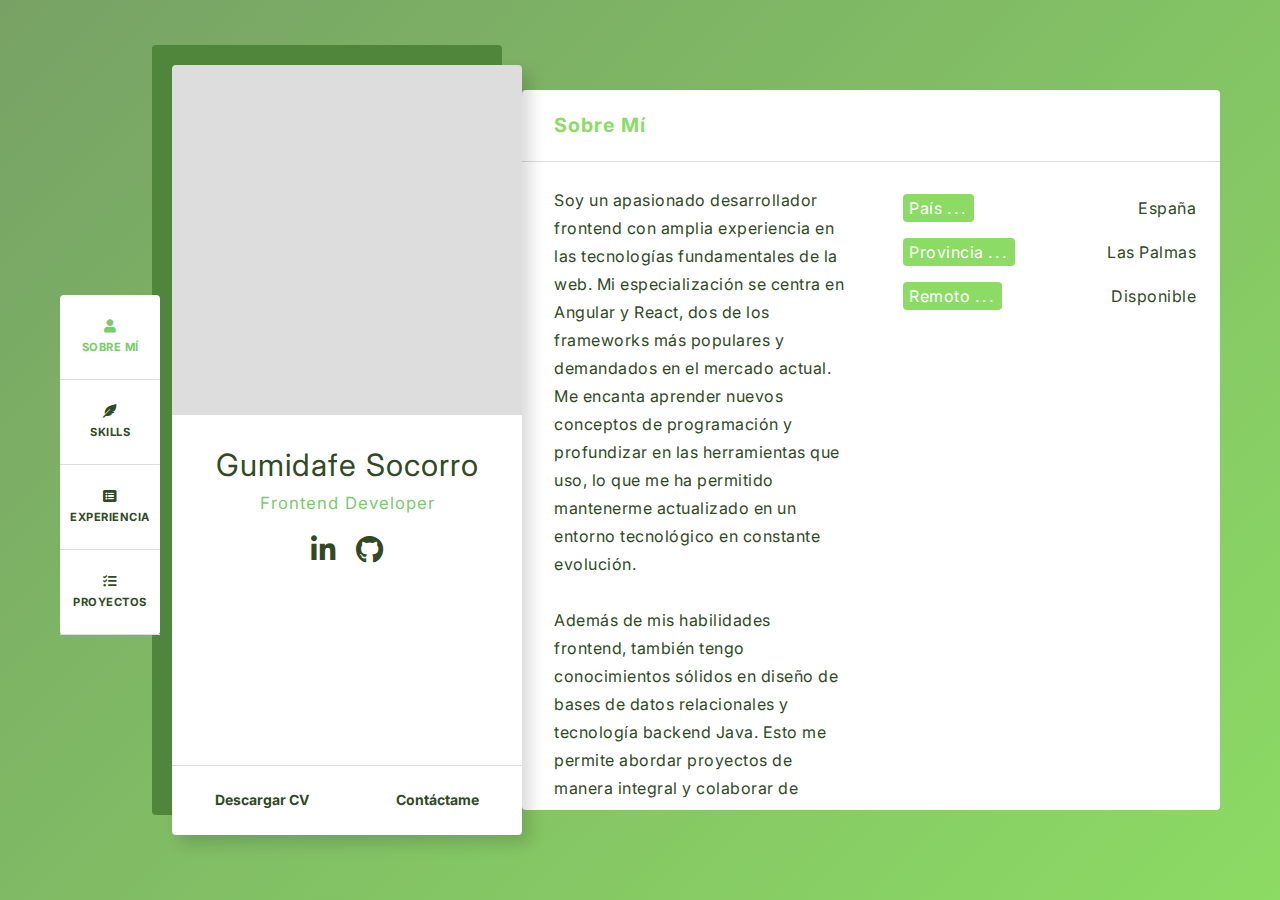
==== index.html @ 9fb44b73 "fix ortografia" ====
<!DOCTYPE html>
<html lang="es">
  <head>
    <!-- Primary Meta Tags -->
    <title>Gumidafe Socorro Frontend Developer</title>
    <meta name="title" content="Gumidafe Socorro Frontend Developer" />
    <meta
      name="description"
      content="Mi nombre es Gumidafe Socorro, soy Frontend Developer. Mi especialidad es el desarrollo de aplicaciones web. Canarias (España)."
    />

    <!-- Open Graph / Facebook -->
    <meta property="og:type" content="website" />
    <meta property="og:url" content="https://www.gumidev.com/" />
    <meta property="og:title" content="Gumidafe Socorro Frontend Developer" />
    <meta
      property="og:description"
      content="Mi nombre es Gumidafe Socorro, Frontend Developer. Mi especialidad es el desarrollo de aplicaciones web. Canarias (España)."
    />
    <meta
      property="og:image"
      content="https://www.gumidev.com/images/miniatura.png"
    />

    <!-- Twitter -->
    <meta property="twitter:card" content="summary_large_image" />
    <meta property="twitter:url" content="https://www.gumidev.com/" />
    <meta
      property="twitter:title"
      content="Gumidafe Socorro Frontend Developer"
    />
    <meta
      property="twitter:description"
      content="Mi nombre es Gumidafe Socorro, soy Frontend Developer. Mi especialidad es el desarrollo de aplicaciones web. Canarias (España)."
    />
    <meta
      property="twitter:image"
      content="https://www.gumidev.com/images/miniatura.png"
    />
    <meta charset="UTF-8" />
    <meta name="viewport" content="width=device-width, initial-scale=1.0" />
    <link
      href="https://fonts.googleapis.com/css2?family=Inter:wght@300;400;700&display=swap"
      rel="preload"
      as="style"
      onload="this.onload=null;this.rel='stylesheet'"
    />
    <link
      rel="stylesheet"
      href="https://cdnjs.cloudflare.com/ajax/libs/font-awesome/5.15.1/css/all.min.css"
    />
    <link rel="shortcut icon" href="images/favicon.png" />
    <link rel="stylesheet" href="css/style.css" />
    <link rel="stylesheet" href="css/normalize.css" />
  </head>

  <body>
    <section class="menu">
      <a class="menu-item active" id="about">
        <i class="fas fa-user"></i> Sobre mí</a
      >
      <a class="menu-item" id="skills">
        <i class="fas fa-feather-alt"></i> Skills</a
      >
      <a class="menu-item" id="resume">
        <i class="fas fa-list-alt"></i> Experiencia</a
      >
      <a class="menu-item" id="works">
        <i class="fas fa-tasks"></i> Proyectos</a
      >
    </section>

    <section class="profile">
      <div class="img-container"></div>
      <div class="profile-body">
        <p class="name">Gumidafe Socorro</p>
        <p class="role">Frontend Developer</p>
        <div class="socials">
          <a
            href="https://www.linkedin.com/in/gumidafesocorro/"
            target="_blank"
            rel="noreferrer noopener"
            title="Link linkedin"
            ><i class="fab fa-linkedin-in"></i
          ></a>
          <a
            href="https://github.com/devGumidafe"
            target="_blank"
            rel="noreferrer noopener"
            title="Link github"
            ><i class="fab fa-github"></i
          ></a>
        </div>
      </div>
      <div class="actions">
        <a class="profile-link" href="docs/gumiCV.pdf" download="gumiCV"
          >Descargar CV</a
        >
        <a href="contact.html" class="profile-link">Contáctame</a>
      </div>
    </section>

    <section class="main">
      <section class="asset split about" id="about-section">
        <p class="title section-item"><span>Sobre mí</span></p>
        <div class="asset-body">
          <div class="section-item">
            <p>
              Soy un apasionado desarrollador frontend con amplia experiencia en
              las tecnologías fundamentales de la web. Mi especialización se
              centra en Angular y React, dos de los frameworks más populares y
              demandados en el mercado actual. Me encanta aprender nuevos
              conceptos de programación y profundizar en las herramientas que
              uso, lo que me ha permitido mantenerme actualizado en un entorno
              tecnológico en constante evolución.
            </p>
            <br />
            <p>
              Además de mis habilidades frontend, también tengo conocimientos
              sólidos en diseño de bases de datos relacionales y tecnología
              backend Java. Esto me permite abordar proyectos de manera integral
              y colaborar de manera efectiva con equipos multidisciplinarios.
            </p>
            <br />
            <p>
              Mi enfoque en el desarrollo no solo se basa en la resolución de
              problemas técnicos, sino también en la creación de soluciones
              intuitivas y amigables para el usuario final.
            </p>
            <br />
            <p>
              Si quieres un desarrollador comprometido, apasionado y dispuesto a
              dar el paso extra, ¡contáctame! Trabajemos juntos para alcanzar el
              éxito en tus proyectos.
            </p>
          </div>
          <div class="section-item">
            <div class="item">
              <label>País <span>...</span></label>
              <p class="value">España</p>
            </div>
            <div class="item">
              <label>Provincia <span>...</span></label>
              <p class="value">Las Palmas</p>
            </div>
            <div class="item">
              <label>Remoto <span>...</span></label>
              <p class="value">Disponible</p>
            </div>
          </div>
        </div>
      </section>

      <section class="asset split" id="skills-section">
        <p class="title section-item"><span>Skills</span></p>
        <div class="asset-body">
          <div class="section-item">
            <p class="title"><i class="fas fa-code"></i>CODING</p>
            <ul>
              <li>
                <img
                  src="./images/icons/html.svg"
                  alt="icon html5"
                  title="html5"
                />
                <span>HTML5</span>
              </li>
              <li>
                <img
                  src="./images/icons/css.svg"
                  alt="icon css3"
                  title="css3"
                />
                <span>CSS3</span>
              </li>
              <li>
                <img
                  src="./images/icons/sass.svg"
                  alt="icon sass"
                  title="sass"
                />
                <span>SASS</span>
              </li>
              <li>
                <img
                  src="./images/icons/js.svg"
                  alt="icon javascript"
                  title="javascript"
                />
                <span>Javascript</span>
              </li>
              <li>
                <img
                  src="./images/icons/ts.svg"
                  alt="icon typescript"
                  title="typescript"
                />
                <span>Typescript</span>
              </li>
              <li>
                <img
                  src="./images/icons/react.svg"
                  alt="icon react"
                  title="react"
                />
                <span>React</span>
              </li>
              <li>
                <img
                  src="./images/icons/angular.svg"
                  alt="icon angular"
                  title="angular"
                />
                <span>Angular</span>
              </li>
            </ul>
          </div>
          <div class="section-item">
            <p class="title"><i class="fas fa-tools"></i>TOOLS</p>
            <ul>
              <li>
                <img
                  src="./images/icons/bootstrap.svg"
                  alt="icon bootstrap"
                  title="bootstrap"
                />
                <span>Bootstrap</span>
              </li>
              <li>
                <img
                  src="./images/icons/webpack.svg"
                  alt="icon webpack"
                  title="webpack"
                />
                <span>Webpack</span>
              </li>
              <li>
                <img
                  src="./images/icons/material.svg"
                  alt="icon material"
                  title="material ui"
                />
                <span>Material UI</span>
              </li>
              <li>
                <img
                  src="./images/icons/figma.svg"
                  alt="icon figma"
                  title="figma"
                />
                <span>Figma</span>
              </li>
              <li>
                <img
                  src="./images/icons/firebase.svg"
                  alt="icon firebase"
                  title="firebase"
                />
                <span>Firebase</span>
              </li>
              <li>
                <img src="./images/icons/git.svg" alt="icon git" title="git" />
                <span>Git</span>
              </li>
            </ul>
          </div>
          <div class="section-item">
            <p class="title"><i class="fas fa-database"></i>DATABASES</p>
            <ul>
              <li>
                <img
                  src="./images/icons/mysql.svg"
                  alt="icon mysql"
                  title="mysql"
                />
                <span>MySQL</span>
              </li>
              <li>
                <img
                  src="./images/icons/postgresql.svg"
                  alt="icon postgreSQL"
                  title="PostgreSQL"
                />
                <span>PostgreSQL</span>
              </li>
            </ul>
          </div>
        </div>
      </section>

      <section class="asset split" id="resume-section">
        <p class="title section-item"><span>Experiencia</span></p>
        <div class="asset-body">
          <div class="section-item">
            <p class="title">EXPERIENCIA LABORAL</p>
            <div class="section-sub-item">
              <p class="time current">2022</p>
              <p class="item-name">Desarrollador Web</p>
              <p class="additional-info">Desic</p>
              <p class="description">
                Desarrollo y mantenimiento de aplicaciones web utilizando Java y
                Angular. En mi rol, he adquirido habilidades valiosas en el
                desarrollo de software y el trabajo en equipo. He contribuido al
                éxito de varios proyectos importantes, asegurándome de que las
                aplicaciones sean escalables, eficientes y fáciles de mantener.
              </p>
            </div>
            <div class="section-sub-item">
              <p class="time current">2021 - 2022</p>
              <p class="item-name">Desarrollador Web</p>
              <p class="additional-info">Central de Uniformes</p>
              <p class="description">
                Desarrollo de aplicaciones web con HTML, CSS, JavaScript, PHP y
                MySQL, mejorando mis habilidades de frontend y backend.
                Contribuí en varios proyectos internos para la mejora de la
                productividad y la eficiencia de la empresa.
              </p>
            </div>
            <div class="section-sub-item">
              <p class="time">2019 - 2020</p>
              <p class="item-name">Técnico repaciones</p>
              <p class="additional-info">Anovo España</p>
              <p class="description">
                Reparación de dispositivos móviles de múltiples marcas. Durante
                mi tiempo en la empresa, adquirí habilidades valiosas en la
                resolución de problemas y desarrollé mi capacidad para trabajar
                de manera eficiente en un entorno dinámico y de ritmo acelerado.
              </p>
            </div>
            <div class="section-sub-item">
              <p class="time">2013 - 2019</p>
              <p class="item-name">Técnico reparaciones</p>
              <p class="additional-info">PhoneHouse</p>
              <p class="description">
                Reparaciones de dispositivos móviles multimarca en el área de
                postventa, mejoré mis habilidades de comunicación y trato con el
                cliente en un entorno de alta presión.
              </p>
            </div>
            <div class="section-sub-item">
              <p class="time">2009 - 2011</p>
              <p class="item-name">Desarrollador Web</p>
              <p class="additional-info">Pcgranca.com</p>
              <p class="description">
                Desarrollo de soluciones personalizadas para tiendas online en
                Prestashop, adaptando funcionalidades y requisitos específicos
                de cada proyecto. Gracias a esto, logré ampliar mi experiencia
                en la plataforma y mejorar mis habilidades en el desarrollo web.
              </p>
            </div>
          </div>

          <div class="section-item">
            <p class="title">FORMACIÓN</p>
            <div class="section-sub-item">
              <p class="time">2022</p>
              <p class="item-name">Scrum Master</p>
              <p class="additional-info">Estratecno</p>
              <p class="description">
                Desarrollé habilidades en el manejo de herramientas y técnicas
                necesarias para gestionar proyectos de forma ágil y adaptar los
                procesos de trabajo a las necesidades específicas del proyecto.
                También aprendí a establecer una cultura de colaboración y
                comunicación efectiva en el equipo, y a identificar y resolver
                impedimentos en la planificación y gestión de sprints.
              </p>
            </div>
            <div class="section-sub-item">
              <p class="time">2021 - 2022</p>
              <p class="item-name">Máster Frontend</p>
              <p class="additional-info">LEMONCODE</p>
              <p class="description">
                Aprendí a implementar layouts responsivos, manejar los desafíos
                en el desarrollo frontend, trabajar con frameworks populares y
                asegurar la calidad de mis desarrollos mediante pruebas
                unitarias y clean code. Además, adquirí habilidades para
                integrar con backends y considerar aspectos importantes como la
                seguridad y el rendimiento en el desarrollo de sitios y
                aplicaciones web.
                <a
                  href="https://lemoncode.net/s/01-Master-Frontend-X.pdf"
                  class="profile-link"
                  target="_blank"
                  rel="noreferrer noopener"
                  title="Link lemoncode"
                >
                  Temario
                </a>
              </p>
            </div>
            <div class="section-sub-item">
              <p class="time">2021</p>
              <p class="item-name">Bootcamp JavaScript</p>
              <p class="additional-info">LEMONCODE</p>
              <p class="description">
                Aprendí temas esenciales como scope, hoisting, closures,
                funciones, eventos, arrays, expresiones regulares y ES6. También
                adquirí habilidades en el manejo de llamadas asíncronas y
                clases, aplicándolos a casos reales para una mejor comprensión
                del lenguaje.
                <a
                  href="https://lemoncode.net/s/Presentacion_bootcamp.pdf"
                  class="profile-link"
                  target="_blank"
                  rel="noreferrer noopener"
                  title="Link lemoncode"
                >
                  Temario
                </a>
              </p>
            </div>
            <div class="section-sub-item">
              <p class="time">2018 - 2021</p>
              <p class="item-name">
                Desarrollo de Aplicaciones Multiplataforma
              </p>
              <p class="additional-info">
                IES EL RINCÓN (Ciclo formativo grado superior)
              </p>
              <p class="description">
                Adquirí habilidades para crear aplicaciones informáticas
                multiplataforma, utilizando tecnologías y entornos específicos.
                Aprendí a mantener y documentar mis proyectos, y lo más
                importante, garantizar un acceso seguro a los datos y cumplir
                con los estándares de usabilidad y calidad.
              </p>
            </div>
          </div>
        </div>
      </section>

      <section class="asset" id="works-section">
        <p class="title section-item"><span>Proyectos Recientes</span></p>
        <div class="asset-body grid">
          <div class="work-item">
            <div class="img-content">
              <img src="./images/proj1.png" alt="project image" />
              <a
                href="http://gifapp.gumidev.com"
                class="more-overlay"
                target="_blank"
                rel="noreferrer noopener"
                title="Link GifApp"
                >Demo</a
              >
            </div>
            <div class="coding-container">
              <img
                src="./images/icons/html.svg"
                alt="icon html5"
                title="html5"
                class="coding-icon"
              />
              <img
                src="./images/icons/css.svg"
                alt="icon css3"
                title="css3"
                class="coding-icon"
              />
              <img
                src="./images/icons/js.svg"
                alt="icon javascript"
                title="javascript"
                class="coding-icon"
              />
              <img
                src="./images/icons/react.svg"
                alt="icon react"
                title="react"
                class="coding-icon"
              />
            </div>
          </div>

          <div class="work-item">
            <div class="img-content">
              <img src="./images/proj2.jpg" alt="project image" />
              <a
                href="http://heroesapp.gumidev.com"
                class="more-overlay"
                target="_blank"
                rel="noreferrer noopener"
                title="Link HeroesApp"
                >Demo</a
              >
            </div>
            <div class="coding-container">
              <img
                src="./images/icons/html.svg"
                alt="icon html5"
                title="html5"
                class="coding-icon"
              />
              <img
                src="./images/icons/css.svg"
                alt="icon css3"
                title="css3"
                class="coding-icon"
              />
              <img
                src="./images/icons/bootstrap.svg"
                alt="icon bootstrap"
                title="bootstrap"
                class="coding-icon"
              />
              <img
                src="./images/icons/js.svg"
                alt="icon javascript"
                title="javascript"
                class="coding-icon"
              />
              <img
                src="./images/icons/react.svg"
                alt="icon react"
                title="react"
                class="coding-icon"
              />
            </div>
          </div>

          <div class="work-item">
            <div class="img-content">
              <img src="./images/proj3.jpg" alt="project image" />
              <a
                href="http://gomovies.gumidev.com"
                class="more-overlay"
                target="_blank"
                rel="noreferrer noopener"
                title="Link goMovies"
                >Demo</a
              >
            </div>
            <div class="coding-container">
              <img
                src="./images/icons/html.svg"
                alt="icon html5"
                title="html5"
                class="coding-icon"
              />
              <img
                src="./images/icons/sass.svg"
                alt="icon sass"
                title="sass"
                class="coding-icon"
              />
              <img
                src="./images/icons/webpack.svg"
                alt="icon webpack"
                title="webpack"
                class="coding-icon"
              />
              <img
                src="./images/icons/js.svg"
                alt="icon javascript"
                title="javascript"
                class="coding-icon"
              />
              <img
                src="./images/icons/react.svg"
                alt="icon react"
                title="react"
                class="coding-icon"
              />
            </div>
          </div>

          <div class="work-item">
            <div class="img-content">
              <img src="./images/proj4.png" alt="project image" />
              <a
                href="http://noteapp.gumidev.com"
                class="more-overlay"
                target="_blank"
                rel="noreferrer noopener"
                title="Link NoteApp"
                >Demo</a
              >
            </div>
            <div class="coding-container">
              <img
                src="./images/icons/html.svg"
                alt="icon html5"
                title="html5"
                class="coding-icon"
              />
              <img
                src="./images/icons/css.svg"
                alt="icon css3"
                title="css3"
                class="coding-icon"
              />
              <img
                src="./images/icons/firebase.svg"
                alt="icon webpack"
                title="webpack"
                class="coding-icon"
              />
              <img
                src="./images/icons/redux.svg"
                alt="icon redux"
                title="redux"
                class="coding-icon"
              />
              <img
                src="./images/icons/js.svg"
                alt="icon javascript"
                title="javascript"
                class="coding-icon"
              />
              <img
                src="./images/icons/react.svg"
                alt="icon react"
                title="react"
                class="coding-icon"
              />
            </div>
          </div>

          <div class="work-item">
            <div class="img-content">
              <img src="./images/proj5.png" alt="project image" />
              <a
                href="http://todo.gumidev.com"
                class="more-overlay"
                target="_blank"
                rel="noreferrer noopener"
                title="Link Todo"
                >Demo</a
              >
            </div>
            <div class="coding-container">
              <img
                src="./images/icons/html.svg"
                alt="icon html5"
                title="html5"
                class="coding-icon"
              />
              <img
                src="./images/icons/css.svg"
                alt="icon css3"
                title="css3"
                class="coding-icon"
              />
              <img
                src="./images/icons/webpack.svg"
                alt="icon webpack"
                title="webpack"
                class="coding-icon"
              />
              <img
                src="./images/icons/material.svg"
                alt="icon material"
                title="material ui"
                class="coding-icon"
              />
              <img
                src="./images/icons/js.svg"
                alt="icon javascript"
                title="javascript"
                class="coding-icon"
              />
              <img
                src="./images/icons/react.svg"
                alt="icon react"
                title="react"
                class="coding-icon"
              />
            </div>
          </div>

          <div class="work-item">
            <div class="img-content">
              <img src="./images/proj6.png" alt="project image" />
              <a
                href="https://front-hospital-dashboard.vercel.app/"
                class="more-overlay"
                target="_blank"
                rel="noreferrer noopener"
                title="Link AdminHospital"
                >Demo</a
              >
            </div>
            <div class="coding-container">
              <img
                src="./images/icons/html.svg"
                alt="icon html5"
                title="html5"
                class="coding-icon"
              />
              <img
                src="./images/icons/css.svg"
                alt="icon css3"
                title="css3"
                class="coding-icon"
              />
              <img
                src="./images/icons/bootstrap.svg"
                alt="icon bootstrap"
                title="bootstrap"
                class="coding-icon"
              />
              <img
                src="./images/icons/angular.svg"
                alt="icon angular"
                title="angular"
                class="coding-icon"
              />
              <img
                src="./images/icons/java.svg"
                alt="icon java"
                title="java"
                class="coding-icon"
              />
              <img
                src="./images/icons/spring-icon.svg"
                alt="icon spring-boot"
                title="spring-boot"
                class="coding-icon"
              />
            </div>
          </div>
        </div>
      </section>
    </section>

    <script src="./js/main.js"></script>
  </body>
</html>
---- css/style.css ----
:root {
    --color-primary: #78cc6d;
    --color-secondary: #314925;
    --color-tertiary: #8cdb64;
    --font: 'Inter', sans-serif;
}

* {
    margin: 0;
    padding: 0;
    box-sizing: border-box;
    font-family: var(--font);
    color: var(--color-secondary);
}

a, button, i, .menu-item, .menu-item i {
    transition: color 0.4s;
}

a:hover, button:hover, i:hover {
    color: var(--color-primary);
}

body {
    min-height: 100vh;
    font-size: 14px;
    background: linear-gradient(135deg, #77A265, var(--color-tertiary));
    padding: 40px 60px;
    display: flex;
    justify-content: center;
    align-items: center;
}

/* ---------------    Menu  -------------- */

.menu {
    background-color: #fff;
    margin-top: 30px;
    display: flex;
    flex-direction: column;
    align-items: center;
    border-radius: 4px;
    z-index: 2;
}

.menu-item {
    width: 100px;
    height: 85px;
    display: flex;
    justify-content: center;
    align-items: center;
    flex-direction: column;
    text-transform: uppercase;
    font-size: 0.8em;
    letter-spacing: 0.5px;
    font-weight: bold;
    border-bottom: 1px solid #ddd;
    cursor: pointer;
}

.menu-item i {
    font-size: 1.2em;
    margin-bottom: 8px;
}

.menu-item.active, .menu-item:hover, .menu-item.active i, .menu-item:hover i {
    color: var(--color-primary);
}

/* ---------------    Profile  -------------- */

.img-container {
    position: relative;
    background: url(../images/profile.png) no-repeat;
    background-size: cover;
    min-height: 350px;
    background-position: 0 0;
    border-top-left-radius: 4px;
    border-top-right-radius: 4px;
    background-color: #ddd;
    filter: grayscale(100%);
}

.profile {
    position: relative;
    display: grid;
    grid-template-rows: 1fr 1fr 70px;
    max-height: 90vh;
    min-width: 350px;
    border-radius: 4px;
    margin-left: 12px;
    box-shadow: 8px 8px 16px rgba(0, 0, 0, 0.15);
}

.profile-body {
    position: relative;
    background-color: #fff;
    display: flex;
    flex-direction: column;
    justify-content: flex-start;
    align-items: center;
}

.name {
    margin: 32px auto 12px;
    font-size: 2.2em;
    letter-spacing: 1px;
}

.role {
    color: var(--color-primary);
    margin-bottom: 20px;
    font-size: 1.2em;
    letter-spacing: 1px;
}

.socials a {
    text-decoration: none;
    margin: 8px;
    font-size: 2em;
}

.actions {
    position: relative;
    background-color: #fff;
    border-bottom-left-radius: 4px;
    border-bottom-right-radius: 4px;
    border-top: 1px solid #ddd;
    display: flex;
    justify-content: space-around;
    align-items: center;
}

.profile-link {
    text-decoration: none;
    background: none;
    font-weight: bold;
    cursor: pointer;
}

.profile::before {
    content: "";
    position: absolute;
    top: 0;
    left: 0;
    width: 100%;
    height: 100%;
    background-color: #50863C;
    transform: translate(-20px, -20px);
    border-radius: 4px;
}

/* ---------------    Main  -------------- */

.main {
    max-height: 80vh;
    overflow-y: auto;
    background-color: #fff;
    align-self: center;
    border-radius: 4px;
}

.main * {
    color: var(--color-secondary);
}

/* ---------------    About me  -------------- */

.title {
    font-size: 1.4em;
    letter-spacing: 1px;
    color: var(--color-secondary);
    font-weight: bold;
    text-transform: capitalize;
    width: 100%;
    border-bottom: 1px solid #ddd;
}

.title span {
    color: var(--color-tertiary);
}

.section-item {
    padding: 24px;
    padding-left: 32px;
}

.asset-body {
    font-size: 16px;
    letter-spacing: 0.5px;
    line-height: 28px;
}

.split .asset-body {
    display: grid;
    grid-template-columns: 1fr 1fr;
}

.item {
    display: flex;
    justify-content: space-between;
    padding: 8px 0;
}

.item label {
    background-color: var(--color-tertiary);
    color: #fff;
    padding: 0 6px;
    border-radius: 4px;
}

.item label span {
    color: #fff;
    letter-spacing: 3px;
}

/* ---------------    Main Domains  -------------- */

.domains {
    width: 100%;
    display: flex;
    flex-wrap: wrap;
    justify-items: space-between;
    align-items: flex-start;
}

.section-item .domain-item {
    max-width: 200px;
    display: flex;
    flex-direction: column;
    justify-content: center;
    align-items: center;
    text-align: center;
    padding: 8px 12px;
}

.section-item .domain-item i {
    width: 48px;
    height: 48px;
    background-color: var(--color-tertiary);
    border-radius: 50%;
    color: #fff;
    display: flex;
    justify-content: center;
    align-items: center;
}

.domain-name {
    color: #313131;
    font-weight: bold;
    margin: 16px auto 12px;
}

.domains {
    justify-content: space-around;
}

/* ---------------    Skills  -------------- */

.section-item ul {
    list-style: none;
    margin-top: 16px;
}

.section-item li {
    margin-left: 35px;
    display: flex;
    align-items: center;
    gap: .5rem;
    margin-bottom: .8rem;
}

.section-item i {
    color: var(--color-tertiary);
    margin-right: 16px;
    display: inline-block;
}

.section-item li.ide i {
    color: #996dcc;
}

.section-item li.ui i {
    color: #ce816a;
}

/* ---------------    Resume  -------------- */

.section-item .title {
    font-size: 1.1em;
    border: none;
}

.section-sub-item {
    margin-top: 28px;
}

.time {
    color: var(--color-primary);
    border: 1px solid;
    padding: 0 6px;
    border-radius: 4px;
    display: inline-block;
    font-size: 0.9em;
    line-height: 18px;
    margin-bottom: 12px;
}

.item-name {
    color: var(--color-secondary);
    font-size: 1.2em;
}

.additional-info {
    margin-bottom: 12px;
    font-size: 0.9em;
    color: var(--color-primary)
}

/* ---------------    Recent Projects  -------------- */

.asset-body.grid {
    width: 100%;
    display: flex;
    flex-wrap: wrap;
    align-items: center;
    justify-content: flex-start;
}

.work-item {
    width: 200px;
    margin: 20px;
    cursor: pointer;
}

.work-item .img-content, .work-item img {
    width: 100%;
    position: relative;
    overflow: hidden;
    transition: transform 0.4s;
}

.work-item:hover img {
    transform: scale(1.2);
}

.project-name {
    text-align: center;
    color: var(--color-secondary);
    transition: color 0.4s;
}

.project-name:hover {
    color: var(--color-primary);
}

.coding-container{
    display:flex;
    width: 100%;
    align-items: center;
    justify-content: center;
    gap: .5rem;
    padding-top: .5rem;
}

.coding-icon{
    width: 30px !important;
}

/* More info layer */

.more-overlay {
    position: absolute;
    top: 0;
    left: 0;
    width: 100%;
    height: 100%;
    background: #78cc6daa;
    display: flex;
    justify-content: center;
    align-items: center;
    text-decoration: none;
    color: #fff;
    font-size: 1.1em;
    font-weight: bold;
    letter-spacing: 1px;
    /* Hide layer */
    opacity: 0;
    height: 0;
    overflow: hidden;
    transition: 0.4s;
}

.work-item:hover .more-overlay {
    opacity: 1;
    height: 100%;
    color: #fff;
}

/* ------------   RESPONSIVE ----------- */

@media (max-width: 1100px) {
    body {
        flex-wrap: wrap;
        padding: 80px 40px;
    }

    .menu {
        position: fixed;
        top: 12px;
        margin-top: 0;
        left: 50%;
        transform: translateX(-50%);
        flex-direction: row;
        overflow-y: hidden;
        box-shadow: 0 0 16px rgba(0, 0, 0, 0.15);
    }

    .menu-item {
        width: 95px;
        height: 65px;
    }

    .profile, .main {
        min-width: 550px;
        width: 550px;
        margin: 12px;
        box-shadow: 0 0 16px rgba(0, 0, 0, 0.15);
    }

    .profile {
        grid-template-rows: 1fr 170px 70px;
    }

    .main {
        max-height: unset;
    }

    .domains {
        justify-content: center;
    }
}

@media (max-width: 650px) {
    body {
        padding: 80px 16px;
    }

    .profile, .main {
        min-width: unset;
        width: 100%;
        margin: 12px;
    }

    .split .asset-body {
        grid-template-columns: 1fr;
    }

    .section-item .domain-item {
        margin-bottom: 16px;
    }

    .asset-body.grid {
        justify-content: center;
    }
}

/* ---   Scrollbar styling --- */

body ::-webkit-scrollbar {
    width: 14px;
}

::-webkit-scrollbar-thumb {
    background-color: #aaa;
    border-radius: 10px;
    border: 4px solid #fff;
}
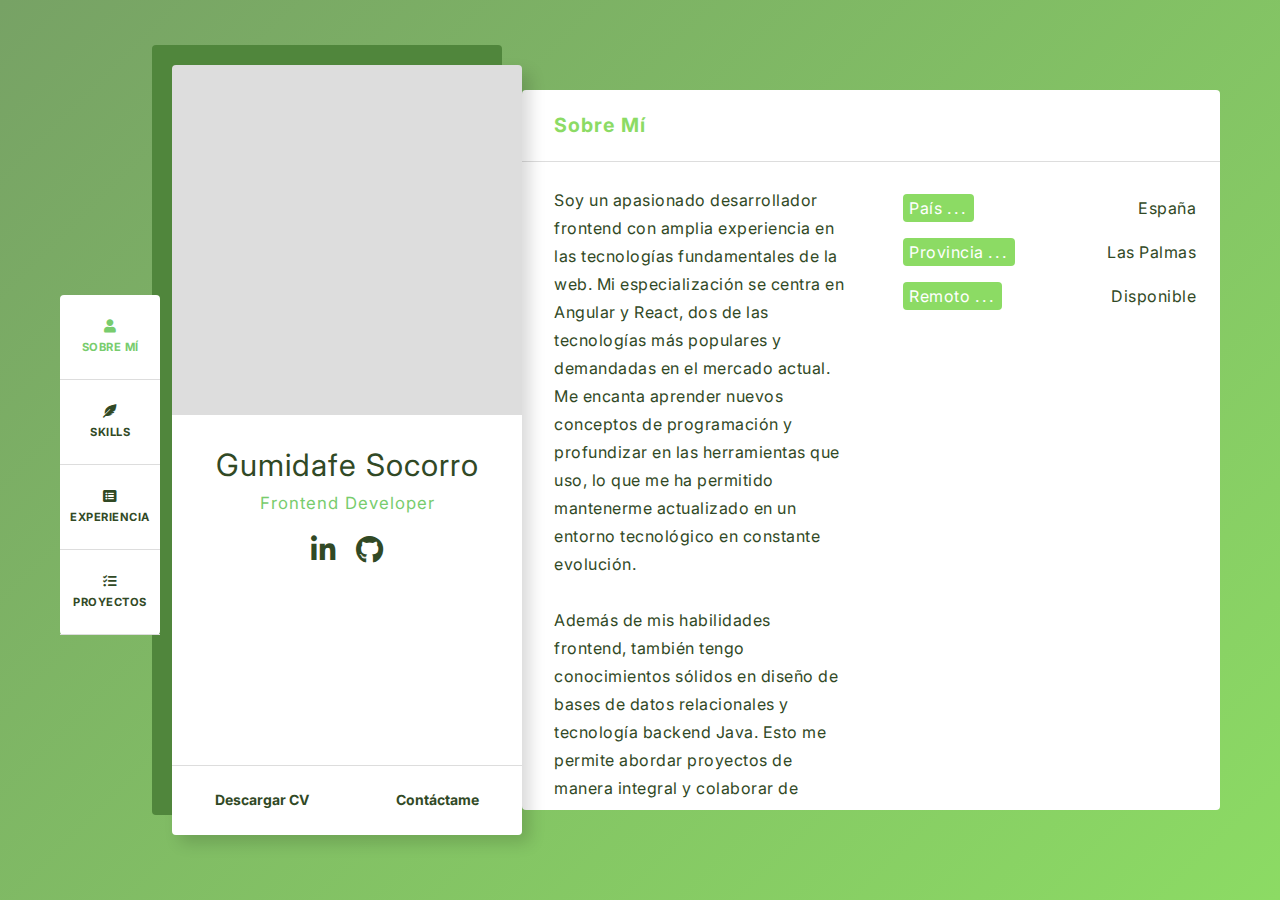
==== commit 133450fe: "fix textos y add nuevos icons" ====
--- a/index.html
+++ b/index.html
@@ -108,8 +108,8 @@
             <p>
               Soy un apasionado desarrollador frontend con amplia experiencia en
               las tecnologías fundamentales de la web. Mi especialización se
-              centra en Angular y React, dos de los frameworks más populares y
-              demandados en el mercado actual. Me encanta aprender nuevos
+              centra en Angular y React, dos de las tecnologías más populares y
+              demandadas en el mercado actual. Me encanta aprender nuevos
               conceptos de programación y profundizar en las herramientas que
               uso, lo que me ha permitido mantenerme actualizado en un entorno
               tecnológico en constante evolución.
@@ -213,6 +213,14 @@
                 />
                 <span>Angular</span>
               </li>
+              <li>
+                <img
+                  src="./images/icons/java.svg"
+                  alt="icon java"
+                  title="java"
+                />
+                <span>Java</span>
+              </li>
             </ul>
           </div>
           <div class="section-item">
@@ -261,6 +269,14 @@
               <li>
                 <img src="./images/icons/git.svg" alt="icon git" title="git" />
                 <span>Git</span>
+              </li>
+              <li>
+                <img
+                  src="./images/icons/postman.svg"
+                  alt="icon postman"
+                  title="postman"
+                />
+                <span>Postman</span>
               </li>
             </ul>
           </div>
@@ -372,11 +388,10 @@
               <p class="description">
                 Aprendí a implementar layouts responsivos, manejar los desafíos
                 en el desarrollo frontend, trabajar con frameworks populares y
-                asegurar la calidad de mis desarrollos mediante pruebas
-                unitarias y clean code. Además, adquirí habilidades para
-                integrar con backends y considerar aspectos importantes como la
-                seguridad y el rendimiento en el desarrollo de sitios y
-                aplicaciones web.
+                asegurar la calidad de mis desarrollos mediante testing y clean
+                code. Además, adquirí habilidades para integrar con backends y
+                considerar aspectos importantes como la seguridad y el
+                rendimiento en el desarrollo de sitios y aplicaciones web.
                 <a
                   href="https://lemoncode.net/s/01-Master-Frontend-X.pdf"
                   class="profile-link"
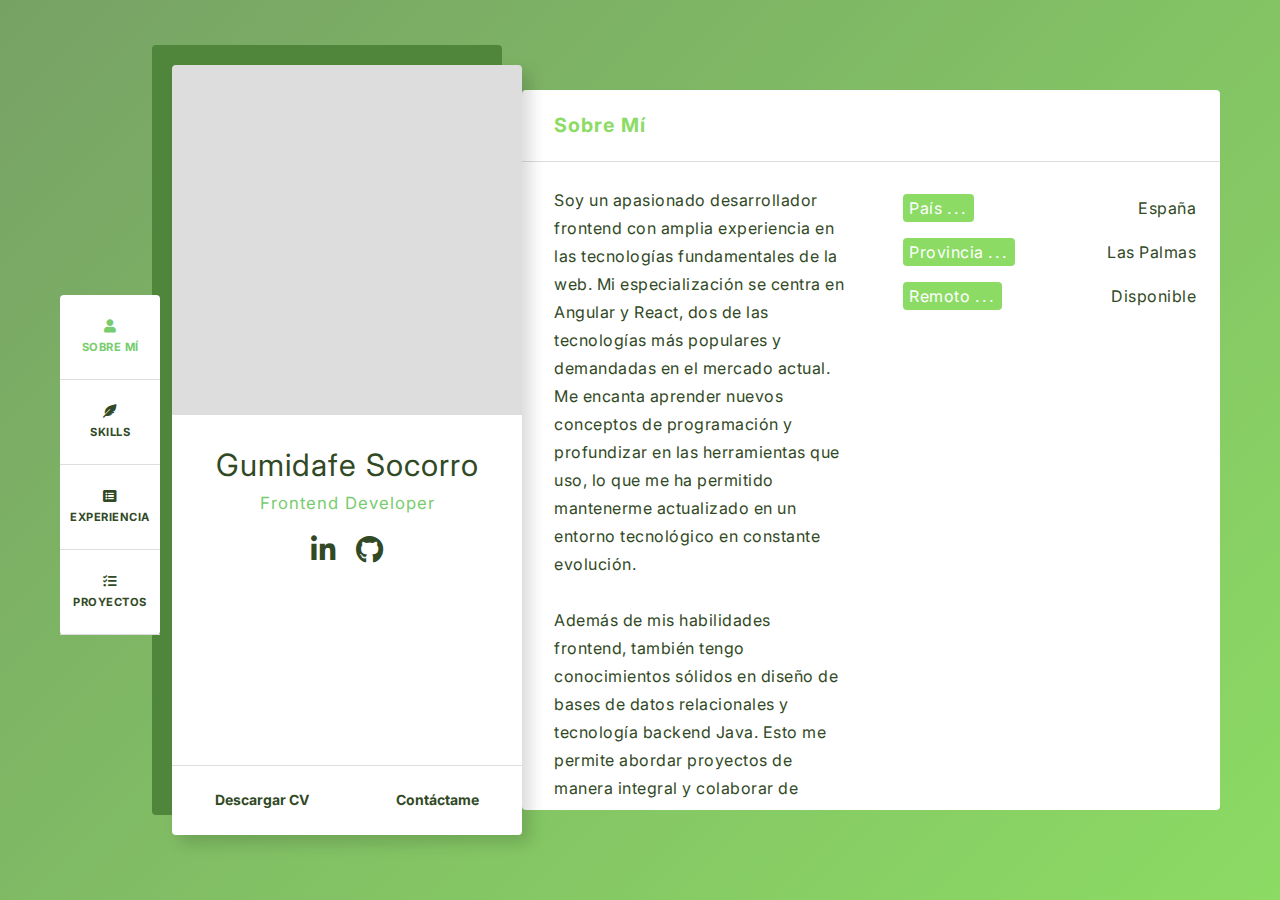
==== commit 8ed47eab: "change miniatura" ====
--- a/index.html
+++ b/index.html
@@ -19,7 +19,7 @@
     />
     <meta
       property="og:image"
-      content="https://www.gumidev.com/images/miniatura.png"
+      content="https://www.gumidev.com/images/miniatura.jpg"
     />
 
     <!-- Twitter -->
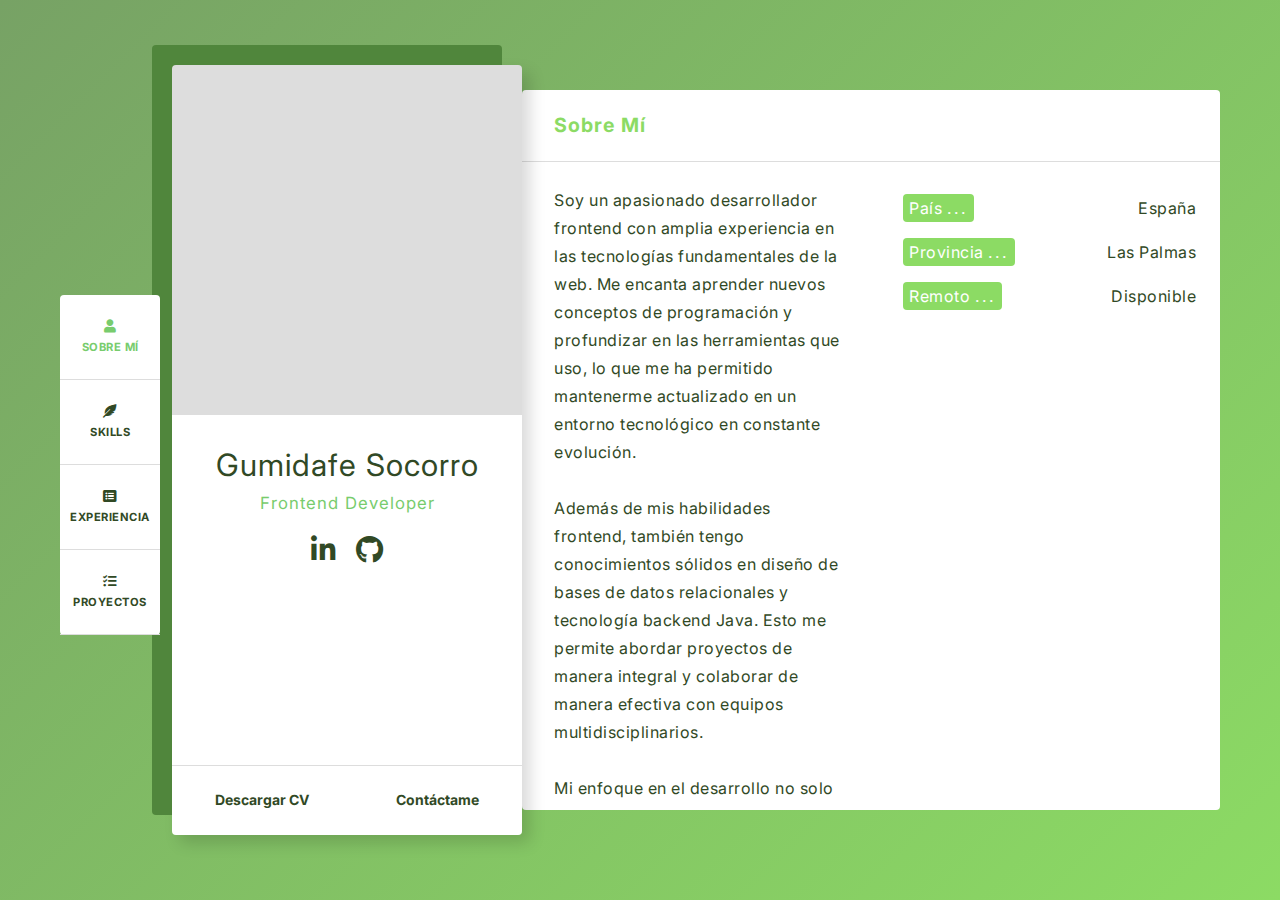
==== commit cb41798a: "edit bio" ====
--- a/index.html
+++ b/index.html
@@ -107,9 +107,7 @@
           <div class="section-item">
             <p>
               Soy un apasionado desarrollador frontend con amplia experiencia en
-              las tecnologías fundamentales de la web. Mi especialización se
-              centra en Angular y React, dos de las tecnologías más populares y
-              demandadas en el mercado actual. Me encanta aprender nuevos
+              las tecnologías fundamentales de la web. Me encanta aprender nuevos
               conceptos de programación y profundizar en las herramientas que
               uso, lo que me ha permitido mantenerme actualizado en un entorno
               tecnológico en constante evolución.
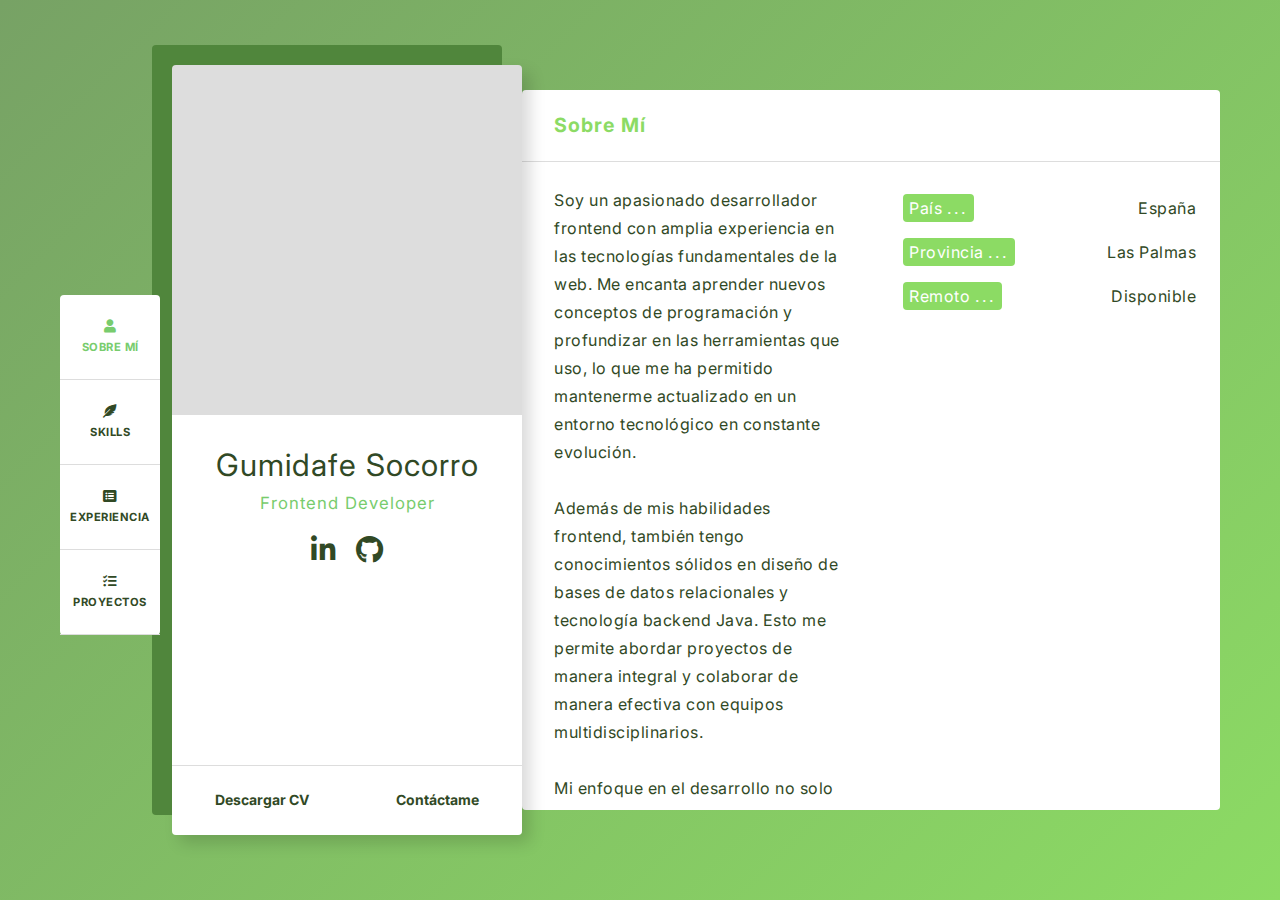
==== commit dcea6f24: "add new project" ====
--- a/index.html
+++ b/index.html
@@ -107,10 +107,10 @@
           <div class="section-item">
             <p>
               Soy un apasionado desarrollador frontend con amplia experiencia en
-              las tecnologías fundamentales de la web. Me encanta aprender nuevos
-              conceptos de programación y profundizar en las herramientas que
-              uso, lo que me ha permitido mantenerme actualizado en un entorno
-              tecnológico en constante evolución.
+              las tecnologías fundamentales de la web. Me encanta aprender
+              nuevos conceptos de programación y profundizar en las herramientas
+              que uso, lo que me ha permitido mantenerme actualizado en un
+              entorno tecnológico en constante evolución.
             </p>
             <br />
             <p>
@@ -453,7 +453,7 @@
                 class="more-overlay"
                 target="_blank"
                 rel="noreferrer noopener"
-                title="Link GifApp"
+                title="GifApp"
                 >Demo</a
               >
             </div>
@@ -493,7 +493,7 @@
                 class="more-overlay"
                 target="_blank"
                 rel="noreferrer noopener"
-                title="Link HeroesApp"
+                title="HeroesApp"
                 >Demo</a
               >
             </div>
@@ -539,7 +539,7 @@
                 class="more-overlay"
                 target="_blank"
                 rel="noreferrer noopener"
-                title="Link goMovies"
+                title="goMovies"
                 >Demo</a
               >
             </div>
@@ -585,7 +585,7 @@
                 class="more-overlay"
                 target="_blank"
                 rel="noreferrer noopener"
-                title="Link NoteApp"
+                title="NoteApp"
                 >Demo</a
               >
             </div>
@@ -637,7 +637,7 @@
                 class="more-overlay"
                 target="_blank"
                 rel="noreferrer noopener"
-                title="Link Todo"
+                title="TodoApp"
                 >Demo</a
               >
             </div>
@@ -689,7 +689,7 @@
                 class="more-overlay"
                 target="_blank"
                 rel="noreferrer noopener"
-                title="Link AdminHospital"
+                title="AdminHospital"
                 >Demo</a
               >
             </div>
@@ -732,6 +732,45 @@
               />
             </div>
           </div>
+          <div class="work-item">
+            <div class="img-content">
+              <img src="./images/proj7.png" alt="project image" />
+              <a
+                href="https://www.arineguagarcia.com"
+                class="more-overlay"
+                target="_blank"
+                rel="noreferrer noopener"
+                title="arineguagarcia.com"
+                >Demo</a
+              >
+            </div>
+            <div class="coding-container">
+              <img
+                src="./images/icons/html.svg"
+                alt="icon html5"
+                title="html5"
+                class="coding-icon"
+              />
+              <img
+                src="./images/icons/css.svg"
+                alt="icon css3"
+                title="css3"
+                class="coding-icon"
+              />
+              <img
+                src="./images/icons/js.svg"
+                alt="icon javascript"
+                title="javascript"
+                class="coding-icon"
+              />
+              <img
+                src="./images/icons/php.svg"
+                alt="icon php"
+                title="php"
+                class="coding-icon"
+              />
+            </div>
+          </div>
         </div>
       </section>
     </section>
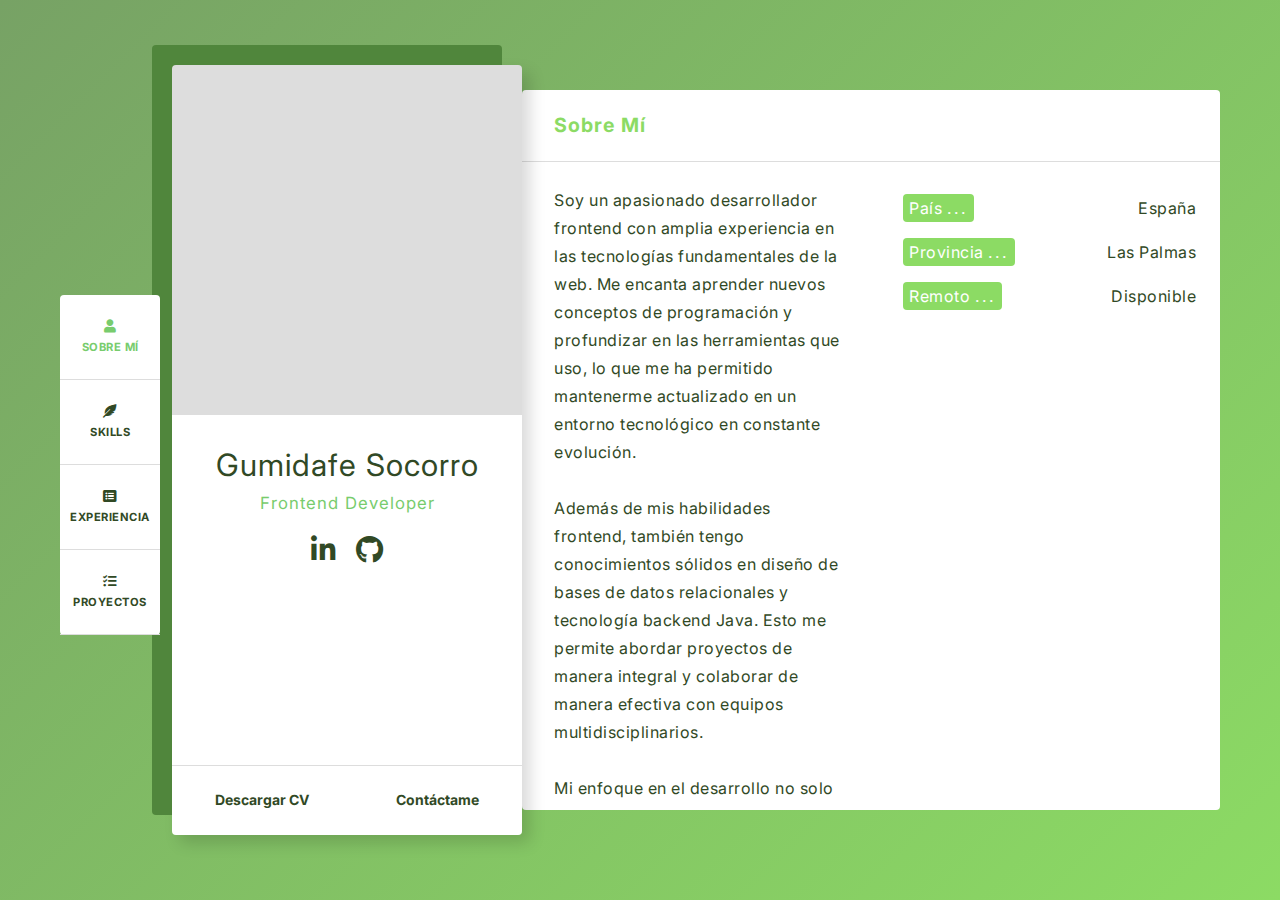
==== commit 7f312f4a: "add project iDrinks" ====
--- a/index.html
+++ b/index.html
@@ -125,12 +125,6 @@
               problemas técnicos, sino también en la creación de soluciones
               intuitivas y amigables para el usuario final.
             </p>
-            <br />
-            <p>
-              Si quieres un desarrollador comprometido, apasionado y dispuesto a
-              dar el paso extra, ¡contáctame! Trabajemos juntos para alcanzar el
-              éxito en tus proyectos.
-            </p>
           </div>
           <div class="section-item">
             <div class="item">
@@ -173,6 +167,79 @@
               </li>
               <li>
                 <img
+                  src="./images/icons/js.svg"
+                  alt="icon javascript"
+                  title="javascript"
+                />
+                <span>Javascript</span>
+              </li>
+              <li>
+                <img
+                  src="./images/icons/ts.svg"
+                  alt="icon typescript"
+                  title="typescript"
+                />
+                <span>Typescript</span>
+              </li>
+              <li>
+                <img
+                  src="./images/icons/react.svg"
+                  alt="icon react"
+                  title="react"
+                />
+                <span>React</span>
+              </li>
+              <li>
+                <img
+                  src="./images/icons/angular.svg"
+                  alt="icon angular"
+                  title="angular"
+                />
+                <span>Angular</span>
+              </li>
+              <li>
+                <img src="./images/icons/vue.svg" alt="icon vue" title="vue" />
+                <span>Vue</span>
+              </li>
+              <li>
+                <img
+                  src="./images/icons/java.svg"
+                  alt="icon java"
+                  title="java"
+                />
+                <span>Java</span>
+              </li>
+            </ul>
+          </div>
+          <div class="section-item">
+            <p class="title"><i class="fas fa-tools"></i>TOOLS</p>
+            <ul>
+              <li>
+                <img
+                  src="./images/icons/bootstrap.svg"
+                  alt="icon bootstrap"
+                  title="bootstrap"
+                />
+                <span>Bootstrap</span>
+              </li>
+              <li>
+                <img
+                  src="./images/icons/webpack.svg"
+                  alt="icon webpack"
+                  title="webpack"
+                />
+                <span>Webpack</span>
+              </li>
+              <li>
+                <img
+                  src="./images/icons/material.svg"
+                  alt="icon material"
+                  title="material ui"
+                />
+                <span>Material UI</span>
+              </li>
+              <li>
+                <img
                   src="./images/icons/sass.svg"
                   alt="icon sass"
                   title="sass"
@@ -181,92 +248,19 @@
               </li>
               <li>
                 <img
-                  src="./images/icons/js.svg"
-                  alt="icon javascript"
-                  title="javascript"
-                />
-                <span>Javascript</span>
-              </li>
-              <li>
-                <img
-                  src="./images/icons/ts.svg"
-                  alt="icon typescript"
-                  title="typescript"
-                />
-                <span>Typescript</span>
-              </li>
-              <li>
-                <img
-                  src="./images/icons/react.svg"
-                  alt="icon react"
-                  title="react"
-                />
-                <span>React</span>
-              </li>
-              <li>
-                <img
-                  src="./images/icons/angular.svg"
-                  alt="icon angular"
-                  title="angular"
-                />
-                <span>Angular</span>
-              </li>
-              <li>
-                <img
-                  src="./images/icons/java.svg"
-                  alt="icon java"
-                  title="java"
-                />
-                <span>Java</span>
-              </li>
-            </ul>
-          </div>
-          <div class="section-item">
-            <p class="title"><i class="fas fa-tools"></i>TOOLS</p>
-            <ul>
-              <li>
-                <img
-                  src="./images/icons/bootstrap.svg"
-                  alt="icon bootstrap"
-                  title="bootstrap"
-                />
-                <span>Bootstrap</span>
-              </li>
-              <li>
-                <img
-                  src="./images/icons/webpack.svg"
-                  alt="icon webpack"
-                  title="webpack"
-                />
-                <span>Webpack</span>
-              </li>
-              <li>
-                <img
-                  src="./images/icons/material.svg"
-                  alt="icon material"
-                  title="material ui"
-                />
-                <span>Material UI</span>
-              </li>
-              <li>
-                <img
-                  src="./images/icons/figma.svg"
-                  alt="icon figma"
-                  title="figma"
-                />
-                <span>Figma</span>
-              </li>
-              <li>
-                <img
-                  src="./images/icons/firebase.svg"
-                  alt="icon firebase"
-                  title="firebase"
-                />
-                <span>Firebase</span>
-              </li>
-              <li>
-                <img src="./images/icons/git.svg" alt="icon git" title="git" />
-                <span>Git</span>
+                  src="./images/icons/tailwind.svg"
+                  alt="icon tailwindcss"
+                  title="tailwindcss"
+                />
+                <span>Tailwind</span>
+              </li>
+              <li>
+                <img
+                  src="./images/icons/pinia.svg"
+                  alt="icon pinia"
+                  title="pinia"
+                />
+                <span>Pinia</span>
               </li>
               <li>
                 <img
@@ -275,6 +269,10 @@
                   title="postman"
                 />
                 <span>Postman</span>
+              </li>
+              <li>
+                <img src="./images/icons/git.svg" alt="icon git" title="git" />
+                <span>Git</span>
               </li>
             </ul>
           </div>
@@ -447,6 +445,123 @@
         <div class="asset-body grid">
           <div class="work-item">
             <div class="img-content">
+              <img src="./images/proj9.jpg" alt="project image" />
+              <a
+                href="https://idrinks.gumidev.com"
+                class="more-overlay"
+                target="_blank"
+                rel="noreferrer noopener"
+                title="iDrinks"
+                >Demo</a
+              >
+            </div>
+            <div class="coding-container">
+              <img
+                src="./images/icons/vue.svg"
+                alt="icon vue"
+                title="vue3"
+                class="coding-icon"
+              />
+              <img
+                src="./images/icons/ts.svg"
+                alt="icon typescript"
+                title="typescript"
+                class="coding-icon"
+              />
+              <img
+                src="./images/icons/pinia.svg"
+                alt="icon pinia"
+                title="pinia"
+                class="coding-icon"
+              />
+              <img
+                src="./images/icons/tailwind.svg"
+                alt="icon tailwind"
+                title="tailwind"
+                class="coding-icon"
+              />
+            </div>
+          </div>
+          <div class="work-item">
+            <div class="img-content">
+              <img src="./images/proj8.jpg" alt="project image" />
+              <a
+                href="https://spotifyclon.gumidev.com/"
+                class="more-overlay"
+                target="_blank"
+                rel="noreferrer noopener"
+                title="spotify-clon"
+                >Demo</a
+              >
+            </div>
+            <div class="coding-container">
+              <img
+                src="./images/icons/vue.svg"
+                alt="icon vue"
+                title="vue3"
+                class="coding-icon"
+              />
+              <img
+                src="./images/icons/ts.svg"
+                alt="icon typescript"
+                title="typescript"
+                class="coding-icon"
+              />
+              <img
+                src="./images/icons/pinia.svg"
+                alt="icon pinia"
+                title="pinia"
+                class="coding-icon"
+              />
+              <img
+                src="./images/icons/tailwind.svg"
+                alt="icon tailwind"
+                title="tailwind"
+                class="coding-icon"
+              />
+            </div>
+          </div>
+          <div class="work-item">
+            <div class="img-content">
+              <img src="./images/proj7.png" alt="project image" />
+              <a
+                href="https://www.arineguagarcia.com"
+                class="more-overlay"
+                target="_blank"
+                rel="noreferrer noopener"
+                title="arineguagarcia.com"
+                >Demo</a
+              >
+            </div>
+            <div class="coding-container">
+              <img
+                src="./images/icons/html.svg"
+                alt="icon html5"
+                title="html5"
+                class="coding-icon"
+              />
+              <img
+                src="./images/icons/css.svg"
+                alt="icon css3"
+                title="css3"
+                class="coding-icon"
+              />
+              <img
+                src="./images/icons/js.svg"
+                alt="icon javascript"
+                title="javascript"
+                class="coding-icon"
+              />
+              <img
+                src="./images/icons/php.svg"
+                alt="icon php"
+                title="php"
+                class="coding-icon"
+              />
+            </div>
+          </div>
+          <div class="work-item">
+            <div class="img-content">
               <img src="./images/proj1.png" alt="project image" />
               <a
                 href="http://gifapp.gumidev.com"
@@ -732,45 +847,6 @@
               />
             </div>
           </div>
-          <div class="work-item">
-            <div class="img-content">
-              <img src="./images/proj7.png" alt="project image" />
-              <a
-                href="https://www.arineguagarcia.com"
-                class="more-overlay"
-                target="_blank"
-                rel="noreferrer noopener"
-                title="arineguagarcia.com"
-                >Demo</a
-              >
-            </div>
-            <div class="coding-container">
-              <img
-                src="./images/icons/html.svg"
-                alt="icon html5"
-                title="html5"
-                class="coding-icon"
-              />
-              <img
-                src="./images/icons/css.svg"
-                alt="icon css3"
-                title="css3"
-                class="coding-icon"
-              />
-              <img
-                src="./images/icons/js.svg"
-                alt="icon javascript"
-                title="javascript"
-                class="coding-icon"
-              />
-              <img
-                src="./images/icons/php.svg"
-                alt="icon php"
-                title="php"
-                class="coding-icon"
-              />
-            </div>
-          </div>
         </div>
       </section>
     </section>
